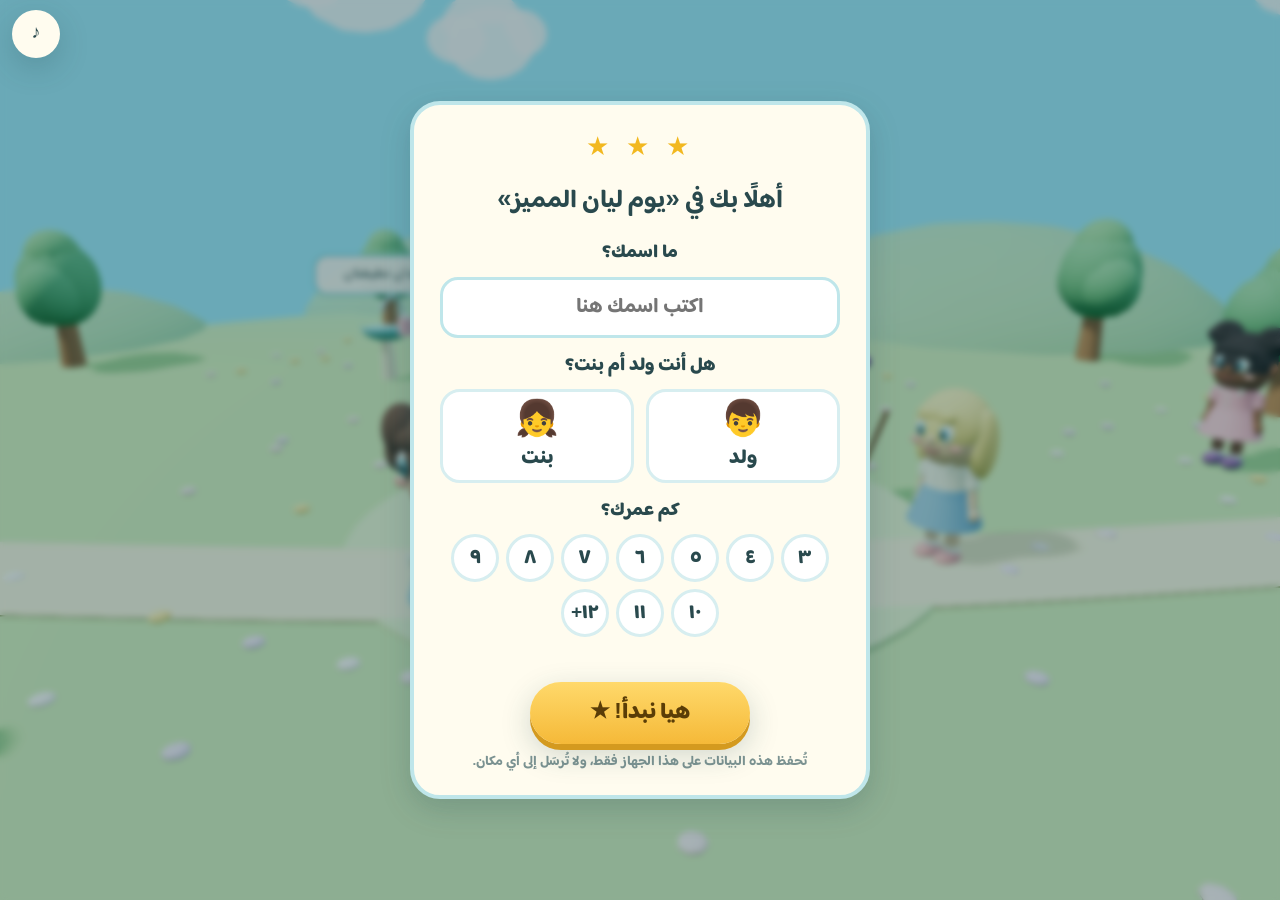
==== games/layan-day-letters/index.html @ 0fdb475a "نسخة تجريبية: تعليم الحروف العربية بدل الموسيقى في «يوم ليان المميز» Co-Authored-By: Claude Opus 5.5" ====
<!doctype html>
<html lang="ar" dir="rtl">
<head>
  <meta charset="UTF-8" />
  <meta name="viewport" content="width=device-width, initial-scale=1, maximum-scale=1, user-scalable=no, viewport-fit=cover" />
  <meta name="theme-color" content="#91d8e8" />
  <title>يوم ليان المميز</title>
  <script type="module" crossorigin src="./assets/index-piwIfxu0.js"></script>
  <link rel="stylesheet" crossorigin href="./assets/index-BY5ubvEy.css">
</head>
<body>
  <canvas id="game-canvas" aria-label="عالم اللعبة"></canvas>

  <div id="loading" class="loading">
    <div class="loading-star">★</div>
    <p>جارٍ تجهيز الحديقة…</p>
  </div>

  <button id="mute-btn" class="round-btn mute-btn" type="button" aria-label="كتم الصوت">♪</button>

  <!-- شريط المهمة -->
  <section id="hud" class="hud hidden" aria-live="polite">
    <div class="quest-card">
      <span id="quest-number" class="quest-number">المهمة ١ من ٦</span>
      <h2 id="quest-title" class="quest-title"></h2>
      <p id="quest-hint" class="quest-hint"></p>
    </div>
    <div class="hud-side">
      <div class="star-pill"><span class="star-icon">★</span><span id="star-count">٠ / ٦</span></div>
      <button id="pause-btn" class="round-btn" type="button" aria-label="إيقاف مؤقت">❚❚</button>
    </div>
  </section>

  <!-- الشارات -->
  <div id="badge-strip" class="badge-strip hidden">
    <span class="badge" data-badge="clean" title="يدان نظيفتان">🧼</span>
    <span class="badge" data-badge="food" title="غذاء ملوّن">🥕</span>
    <span class="badge" data-badge="tidy" title="ألعابي مرتبة">🧸</span>
    <span class="badge" data-badge="kind" title="كلمة لطيفة">💬</span>
    <span class="badge" data-badge="help" title="صديق محبوب">🐰</span>
    <span class="badge" data-badge="honest" title="الأمانة">🎒</span>
  </div>

  <!-- تلميح التفاعل -->
  <div id="interaction-prompt" class="interaction-prompt hidden">
    <kbd class="key-hint">E</kbd><span id="action-text"></span>
  </div>

  <!-- غسل اليدين -->
  <div id="wash-panel" class="wash-panel hidden">
    <p>🫧 نغسل اليدين بالماء والصابون…</p>
    <div class="wash-bar"><div id="wash-fill" class="wash-fill"></div></div>
  </div>

  <!-- بطاقة الحروف -->
  <div id="letter-card" class="letter-card hidden" aria-live="polite">
    <div id="letter-big" class="letter-big"></div>
    <div id="letter-pic" class="letter-pic"></div>
    <div id="letter-word" class="letter-word"></div>
  </div>

  <!-- رسالة النجاح -->
  <div id="toast" class="toast hidden" role="status">
    <div class="toast-star">★</div>
    <h3 id="toast-title"></h3>
    <p id="toast-text"></p>
  </div>

  <!-- أزرار اللمس -->
  <div id="mobile-controls" class="mobile-controls hidden">
    <div id="joystick" class="joystick" aria-label="عصا التحريك"><div id="joystick-knob" class="joystick-knob"></div></div>
    <button id="action-btn" class="action-btn" type="button" aria-label="تفاعل">✋</button>
  </div>

  <!-- نافذة الكلمة اللطيفة -->
  <div id="choice-modal" class="overlay hidden" role="dialog" aria-modal="true">
    <div class="panel">
      <div class="panel-emoji">🥺</div>
      <h2>سارة حزينة اليوم</h2>
      <p data-m="ماذا تقول لها؟" data-f="ماذا تقولين لها؟"></p>
      <div class="choices">
        <button class="choice-btn" data-choice="rude" type="button" data-m="«ابتعدي، أنا مشغول»" data-f="«ابتعدي، أنا مشغولة»"></button>
        <button class="choice-btn" data-choice="kind" type="button">«لا تحزني يا سارة، تعالي نلعب معًا!»</button>
        <button class="choice-btn" data-choice="ignore" type="button">«لا يهمني الأمر»</button>
      </div>
      <p id="choice-feedback" class="choice-feedback" aria-live="polite"></p>
    </div>
  </div>

  <!-- شاشة البداية -->
  <div id="title-screen" class="overlay title-overlay hidden">
    <div class="panel title-panel">
      <div class="title-stars">★ ★ ★</div>
      <h1>يوم ليان المميز</h1>
      <p class="subtitle" data-m="أهلًا يا {name}! ست مهمات جميلة تنتظرك، فاجمع النجوم كلها!" data-f="أهلًا يا {name}! ست مهمات جميلة تنتظرك، فاجمعي النجوم كلها!"></p>
      <button id="start-btn" class="big-btn" type="button" data-m="ابدأ اللعب ▶" data-f="ابدئي اللعب ▶"></button>
      <p class="saved">الشارات المحفوظة: <span id="saved-count">٠ من ٦</span></p>
      <button id="edit-profile-btn" class="link-btn" type="button">✏️ تغيير الاسم أو العمر</button>
      <p class="controls-hint desktop-only">التحريك: الأسهم أو W A S D — التفاعل: E أو المسافة</p>
    </div>
  </div>

  <!-- بيانات اللاعب -->
  <div id="profile-screen" class="overlay hidden" role="dialog" aria-modal="true">
    <form id="profile-form" class="panel profile-panel" novalidate>
      <div class="title-stars">★ ★ ★</div>
      <h2>أهلًا بك في «يوم ليان المميز»</h2>
      <label class="field-label" for="player-name">ما اسمك؟</label>
      <input id="player-name" class="name-input" type="text" maxlength="20" autocomplete="off" placeholder="اكتب اسمك هنا" />
      <p class="field-label">هل أنت ولد أم بنت؟</p>
      <div class="gender-row">
        <button type="button" class="gender-btn" data-gender="boy"><span>👦</span>ولد</button>
        <button type="button" class="gender-btn" data-gender="girl"><span>👧</span>بنت</button>
      </div>
      <p class="field-label">كم عمرك؟</p>
      <div id="age-row" class="age-row"></div>
      <p id="profile-error" class="choice-feedback" aria-live="polite"></p>
      <button id="profile-save" class="big-btn" type="submit">هيا نبدأ! ★</button>
      <p class="privacy-note">تُحفظ هذه البيانات على هذا الجهاز فقط، ولا تُرسَل إلى أي مكان.</p>
    </form>
  </div>

  <!-- الإيقاف المؤقت -->
  <div id="pause-screen" class="overlay hidden">
    <div class="panel">
      <h2>استراحة قصيرة ☕</h2>
      <button id="resume-btn" class="big-btn" type="button">متابعة اللعب</button>
      <button id="restart-btn" class="soft-btn" type="button" data-m="ابدأ اليوم من جديد" data-f="ابدئي اليوم من جديد"></button>
      <button id="home-btn" class="soft-btn" type="button">الشاشة الرئيسية</button>
    </div>
  </div>

  <!-- الفوز -->
  <div id="victory-screen" class="overlay hidden">
    <div class="panel victory-panel">
      <div class="victory-emoji">🏆</div>
      <h2 data-m="أحسنتَ يا {name}! أكملتَ كل المهمات" data-f="أحسنتِ يا {name}! أكملتِ كل المهمات"></h2>
      <p>نظافة وغذاء صحي وترتيب، ولطف ومساعدة وأمانة. يوم رائع حقًا!</p>
      <div class="victory-badges">🧼 🥕 🧸 💬 🐰 🎒</div>
      <button id="play-again-btn" class="big-btn" type="button" data-m="العب مرة أخرى" data-f="العبي مرة أخرى"></button>
      <button id="victory-home-btn" class="soft-btn" type="button">الشاشة الرئيسية</button>
    </div>
  </div>

</body>
</html>
---- games/layan-day-letters/assets/index-BY5ubvEy.css ----
@font-face{font-family:"Baloo Bhaijaan 2";font-style:normal;font-display:swap;font-weight:500;src:url(./baloo-bhaijaan-2-arabic-500-normal-DVWcP2gZ.woff2) format("woff2"),url(./baloo-bhaijaan-2-arabic-500-normal-CRlLJqg_.woff) format("woff")}@font-face{font-family:"Baloo Bhaijaan 2";font-style:normal;font-display:swap;font-weight:700;src:url(./baloo-bhaijaan-2-arabic-700-normal-BuUEWU-Z.woff2) format("woff2"),url(./baloo-bhaijaan-2-arabic-700-normal-C3qElwAX.woff) format("woff")}@font-face{font-family:"Baloo Bhaijaan 2";font-style:normal;font-display:swap;font-weight:800;src:url(./baloo-bhaijaan-2-arabic-800-normal-seqr1dGG.woff2) format("woff2"),url(./baloo-bhaijaan-2-arabic-800-normal-53vlEMIg.woff) format("woff")}:root{--ink: #29494d;--ink-soft: #4f6f72;--cream: #fffcef;--teal: #3fa9b5;--teal-dark: #2b7f89;--sun: #ffd65a;--coral: #f08c7f;--pink: #f6a9bf;--shadow: 0 10px 30px rgba(31, 72, 78, .22);--safe-top: max(env(safe-area-inset-top), 10px);--safe-bottom: max(env(safe-area-inset-bottom), 12px);--safe-left: max(env(safe-area-inset-left), 12px);--safe-right: max(env(safe-area-inset-right), 12px);font-family:"Baloo Bhaijaan 2",Segoe UI,Tahoma,sans-serif;color:var(--ink)}*{box-sizing:border-box;-webkit-tap-highlight-color:transparent}html,body{margin:0;width:100%;height:100%;overflow:hidden;background:#91d8e8;user-select:none;-webkit-user-select:none;touch-action:none;overscroll-behavior:none}#game-canvas{position:fixed;inset:0;width:100vw;height:100vh;height:100dvh;display:block}.hidden{display:none!important}button{font-family:inherit;color:inherit;cursor:pointer;border:0}.loading{position:fixed;inset:0;z-index:50;display:grid;place-content:center;text-align:center;background:linear-gradient(#a8e3ee,#c8ecd0);font-size:1.3rem;font-weight:700}.loading-star{font-size:4rem;color:var(--sun);animation:spin 2s linear infinite;text-shadow:0 4px 10px rgba(0,0,0,.12)}@keyframes spin{to{transform:rotate(360deg)}}.round-btn{width:48px;height:48px;border-radius:50%;background:var(--cream);box-shadow:var(--shadow);font-size:1.15rem;font-weight:800;display:grid;place-items:center}.round-btn:active{transform:scale(.94)}.mute-btn{position:fixed;z-index:40;top:var(--safe-top);left:var(--safe-left)}.mute-btn.muted{background:#e7e1d4;color:#9a8f7c}.hud{position:fixed;z-index:10;top:var(--safe-top);right:var(--safe-right);left:calc(var(--safe-left) + 60px);display:flex;gap:10px;align-items:flex-start;justify-content:space-between;pointer-events:none}.quest-card{background:#fffceff0;border-radius:22px;padding:10px 18px 12px;box-shadow:var(--shadow);max-width:min(440px,64vw);border:3px solid #bfe6ea}.quest-number{font-size:.85rem;font-weight:700;color:var(--teal-dark)}.quest-title{margin:0;font-size:1.35rem;line-height:1.3}.quest-hint{margin:2px 0 0;font-size:1rem;line-height:1.45;color:var(--ink-soft);font-weight:600}.hud-side{display:flex;gap:8px;align-items:center;pointer-events:auto}.star-pill{background:var(--cream);border-radius:999px;padding:6px 14px;box-shadow:var(--shadow);font-weight:800;font-size:1.1rem;display:flex;gap:6px;align-items:center;white-space:nowrap}.star-icon{color:#f2b81f;font-size:1.3rem}.badge-strip{position:fixed;z-index:10;bottom:var(--safe-bottom);left:50%;transform:translate(-50%);display:flex;gap:6px;background:#fffcefd9;padding:6px 10px;border-radius:999px;box-shadow:var(--shadow)}.badge{width:38px;height:38px;border-radius:50%;display:grid;place-items:center;font-size:1.25rem;background:#e6e2d8;filter:grayscale(1);opacity:.45;transition:all .35s ease}.badge.earned{background:#fff1b8;filter:none;opacity:1;box-shadow:0 0 0 3px var(--sun);transform:scale(1.08)}.interaction-prompt{position:fixed;z-index:12;bottom:calc(var(--safe-bottom) + 66px);left:50%;transform:translate(-50%);background:var(--teal);color:#fff;font-weight:800;font-size:1.15rem;padding:8px 18px;border-radius:999px;box-shadow:var(--shadow);display:flex;gap:10px;align-items:center;white-space:nowrap;animation:bob 1.2s ease-in-out infinite}.key-hint{background:#fff;color:var(--teal-dark);border-radius:8px;padding:0 9px;font-family:inherit;font-weight:800}@keyframes bob{50%{transform:translate(-50%,-5px)}}.wash-panel{position:fixed;z-index:12;top:42%;left:50%;transform:translate(-50%,-50%);background:var(--cream);border-radius:22px;padding:14px 22px;box-shadow:var(--shadow);text-align:center;font-weight:700;width:min(340px,86vw)}.wash-panel p{margin:0 0 10px}.wash-bar{height:16px;border-radius:999px;background:#d9eef1;overflow:hidden}.wash-fill{height:100%;width:0;background:linear-gradient(90deg,#7fd3e2,#4bb7c7);border-radius:inherit}.toast{position:fixed;z-index:30;top:30%;left:50%;transform:translate(-50%,-50%);background:var(--cream);border-radius:28px;padding:14px 28px 18px;text-align:center;box-shadow:var(--shadow);border:4px solid var(--sun);width:min(420px,88vw);animation:pop .45s cubic-bezier(.2,1.6,.4,1)}.toast-star{font-size:2.6rem;color:#f2b81f;line-height:1}.toast h3{margin:4px 0;font-size:1.5rem}.toast p{margin:0;font-size:1.1rem;font-weight:600;color:var(--ink-soft)}@keyframes pop{0%{transform:translate(-50%,-50%) scale(.6);opacity:0}}.mobile-controls{position:fixed;inset:0;z-index:11;pointer-events:none}.joystick{position:absolute;left:calc(var(--safe-left) + 14px);bottom:calc(var(--safe-bottom) + 58px);width:124px;height:124px;border-radius:50%;background:#ffffff59;border:3px solid rgba(255,255,255,.75);pointer-events:auto;touch-action:none;display:grid;place-items:center}.joystick-knob{width:56px;height:56px;border-radius:50%;background:var(--cream);box-shadow:var(--shadow);pointer-events:none}.action-btn{position:absolute;right:calc(var(--safe-right) + 18px);bottom:calc(var(--safe-bottom) + 70px);width:92px;height:92px;border-radius:50%;font-size:2.3rem;background:#fffcefbf;box-shadow:var(--shadow);pointer-events:auto;touch-action:none;transition:transform .2s,background .2s}.action-btn.ready{background:var(--sun);transform:scale(1.1);animation:pulse 1s ease-in-out infinite}.action-btn:active{transform:scale(.92)}@keyframes pulse{50%{box-shadow:0 0 0 12px #ffd65a59,var(--shadow)}}.overlay{position:fixed;inset:0;z-index:35;display:grid;place-items:center;padding:16px;background:#24545c59;backdrop-filter:blur(3px)}.title-overlay{background:linear-gradient(180deg,#fff0 30%,#24545c40);backdrop-filter:none}.panel{background:var(--cream);border-radius:30px;padding:22px 26px;box-shadow:var(--shadow);text-align:center;width:min(460px,100%);max-height:calc(100dvh - 32px);overflow-y:auto;border:4px solid #bfe6ea;display:flex;flex-direction:column;gap:10px;align-items:center}.panel h1{margin:0;font-size:clamp(2.2rem,7vw,3.2rem);color:var(--teal-dark);line-height:1.2}.panel h2{margin:0;font-size:1.6rem}.panel p{margin:0;font-size:1.1rem;line-height:1.6;color:var(--ink-soft);font-weight:600}.title-stars{color:#f2b81f;font-size:1.6rem;letter-spacing:6px}.saved{font-size:1rem!important}.controls-hint{font-size:.9rem!important;opacity:.8}.panel-emoji,.victory-emoji{font-size:3rem;line-height:1}.victory-badges{font-size:1.8rem;letter-spacing:4px}.big-btn{background:linear-gradient(180deg,#ffd96b,#f5b938);color:#5a3d07;font-size:1.4rem;font-weight:800;padding:12px 34px;border-radius:999px;box-shadow:0 6px #d49a1f,var(--shadow);min-width:220px}.big-btn:active{transform:translateY(4px);box-shadow:0 2px #d49a1f}.soft-btn{background:#e7f5f6;color:var(--teal-dark);font-size:1.1rem;font-weight:700;padding:9px 26px;border-radius:999px;min-width:220px}.choices{display:flex;flex-direction:column;gap:10px;width:100%}.choice-btn{background:#fff;border:3px solid #d7eef0;border-radius:18px;padding:10px 14px;font-size:1.15rem;font-weight:700;transition:transform .15s,border-color .15s}.choice-btn:active{transform:scale(.97)}.choice-btn.kind-correct{border-color:#7ccf8f;background:#e9f9ec}.choice-feedback{min-height:1.6em;color:#c46c5e!important}@media(pointer:coarse){.desktop-only,.key-hint{display:none}.interaction-prompt{bottom:calc(var(--safe-bottom) + 176px)}}@media(max-height:480px){.quest-title{font-size:1.1rem}.quest-hint{font-size:.9rem}.quest-card{padding:6px 14px 8px}.badge{width:32px;height:32px;font-size:1.05rem}.joystick{bottom:calc(var(--safe-bottom) + 50px);width:112px;height:112px}.action-btn{bottom:calc(var(--safe-bottom) + 56px);width:84px;height:84px}.interaction-prompt{bottom:calc(var(--safe-bottom) + 58px)!important}.panel{padding:14px 20px;gap:6px}}.profile-panel{gap:8px}.field-label{margin:6px 0 0!important;font-weight:800!important;color:var(--ink)!important;font-size:1.15rem!important}.name-input{width:100%;font-family:inherit;font-size:1.3rem;font-weight:700;text-align:center;color:var(--ink);padding:10px 14px;border-radius:18px;border:3px solid #bfe6ea;background:#fff;outline:none;user-select:text;-webkit-user-select:text;touch-action:manipulation}.name-input:focus{border-color:var(--teal)}.gender-row{display:flex;gap:12px;width:100%}.gender-btn{flex:1;background:#fff;border:3px solid #d7eef0;border-radius:20px;padding:8px;font-size:1.25rem;font-weight:800;display:flex;flex-direction:column;align-items:center;line-height:1.3}.gender-btn span{font-size:2.2rem}.gender-btn.selected{border-color:var(--sun);background:#fff6d6;box-shadow:0 0 0 3px #ffd65a73}.age-row{display:flex;flex-wrap:wrap;gap:7px;justify-content:center}.age-btn{width:48px;height:48px;border-radius:50%;background:#fff;border:3px solid #d7eef0;font-size:1.2rem;font-weight:800}.age-btn.selected{border-color:var(--sun);background:#fff6d6}.privacy-note{font-size:.85rem!important;opacity:.75}.link-btn{background:none;color:var(--teal-dark);font-size:1rem;font-weight:700;text-decoration:underline;padding:4px}@media(max-height:480px){.gender-btn{flex-direction:row;justify-content:center;gap:8px;padding:4px}.gender-btn span{font-size:1.5rem}.age-btn{width:40px;height:40px;font-size:1rem}}@media(max-height:480px){.profile-panel .title-stars,.profile-panel .privacy-note{display:none}.profile-panel h2{font-size:1.2rem}.profile-panel .field-label{margin:0!important;font-size:1rem!important}.name-input{padding:6px 12px;font-size:1.1rem}.profile-panel .big-btn{padding:8px 30px;font-size:1.2rem}}@media(max-height:480px){.profile-panel{width:min(640px,100%);gap:5px;padding:10px 22px}.profile-panel h2{display:none}.age-row{flex-wrap:nowrap;gap:5px}.age-btn{width:42px;height:42px;flex:0 0 auto}.choice-feedback:empty{display:none}}@media(max-width:600px)and (orientation:portrait){.hud{flex-direction:column;align-items:stretch;gap:8px}.hud-side{justify-content:flex-start}.quest-card{max-width:none}}.letter-card{position:fixed;z-index:9;left:calc(var(--safe-left) + 4px);top:42%;transform:translateY(-50%);width:128px;padding:8px 8px 10px;text-align:center;pointer-events:none;background:var(--cream);border-radius:26px;border:4px solid var(--sun);box-shadow:var(--shadow)}.letter-card.pop{animation:letterPop .5s cubic-bezier(.2,1.6,.4,1)}@keyframes letterPop{0%{transform:translateY(-50%) scale(.4);opacity:0}}.letter-big{font-size:4.2rem;font-weight:800;line-height:1.05;color:#e0614f}.letter-pic{font-size:2.6rem;line-height:1.1}.letter-word{font-size:1.5rem;font-weight:800;color:var(--ink)}.letter-word b{color:#e0614f}@media(max-height:480px){.letter-card{width:104px;top:46%;padding:4px 6px 6px}.letter-big{font-size:3.2rem}.letter-pic{font-size:2rem}.letter-word{font-size:1.2rem}}@media(max-height:480px),(min-width:900px)and (orientation:landscape){.letter-card{top:var(--safe-top);left:50%;transform:translate(-50%);width:auto;display:flex;align-items:center;gap:12px;padding:2px 18px;direction:rtl}.letter-card.pop{animation:letterPopTop .5s cubic-bezier(.2,1.6,.4,1)}@keyframes letterPopTop{0%{transform:translate(-50%) scale(.4);opacity:0}}.letter-big{font-size:2.8rem;line-height:1.25}.letter-pic{font-size:2rem}.letter-word{font-size:1.5rem}}
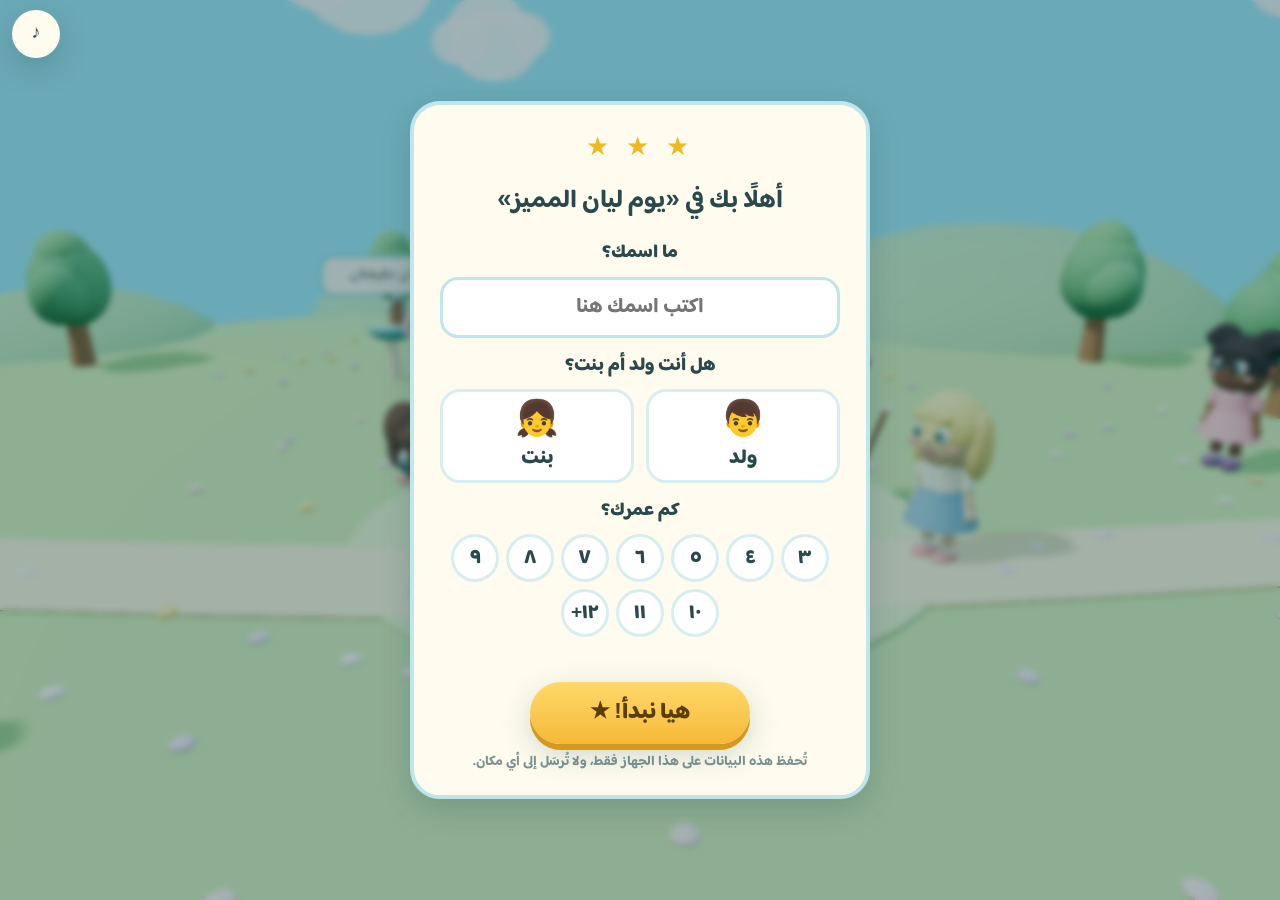
==== commit baf7376a: "إصلاح الصوت على الجوال، وتحديث النسخة التجريبية لتعليم الحروف Co-Authored-By: Claude Opus 5.5 <norep" ====
--- a/games/layan-day-letters/index.html
+++ b/games/layan-day-letters/index.html
@@ -5,8 +5,8 @@
   <meta name="viewport" content="width=device-width, initial-scale=1, maximum-scale=1, user-scalable=no, viewport-fit=cover" />
   <meta name="theme-color" content="#91d8e8" />
   <title>يوم ليان المميز</title>
-  <script type="module" crossorigin src="./assets/index-piwIfxu0.js"></script>
-  <link rel="stylesheet" crossorigin href="./assets/index-BY5ubvEy.css">
+  <script type="module" crossorigin src="./assets/index-CluF6bCK.js"></script>
+  <link rel="stylesheet" crossorigin href="./assets/index-BBx19x46.css">
 </head>
 <body>
   <canvas id="game-canvas" aria-label="عالم اللعبة"></canvas>
@@ -57,6 +57,7 @@
     <div id="letter-big" class="letter-big"></div>
     <div id="letter-pic" class="letter-pic"></div>
     <div id="letter-word" class="letter-word"></div>
+    <div id="letter-note" class="letter-note hidden">🔇 لا يوجد صوت عربي على هذا الجهاز</div>
   </div>
 
   <!-- رسالة النجاح -->
--- a/games/layan-day-letters/assets/index-BBx19x46.css
+++ b/games/layan-day-letters/assets/index-BBx19x46.css
@@ -0,0 +1 @@
+@font-face{font-family:"Baloo Bhaijaan 2";font-style:normal;font-display:swap;font-weight:500;src:url(./baloo-bhaijaan-2-arabic-500-normal-DVWcP2gZ.woff2) format("woff2"),url(./baloo-bhaijaan-2-arabic-500-normal-CRlLJqg_.woff) format("woff")}@font-face{font-family:"Baloo Bhaijaan 2";font-style:normal;font-display:swap;font-weight:700;src:url(./baloo-bhaijaan-2-arabic-700-normal-BuUEWU-Z.woff2) format("woff2"),url(./baloo-bhaijaan-2-arabic-700-normal-C3qElwAX.woff) format("woff")}@font-face{font-family:"Baloo Bhaijaan 2";font-style:normal;font-display:swap;font-weight:800;src:url(./baloo-bhaijaan-2-arabic-800-normal-seqr1dGG.woff2) format("woff2"),url(./baloo-bhaijaan-2-arabic-800-normal-53vlEMIg.woff) format("woff")}:root{--ink: #29494d;--ink-soft: #4f6f72;--cream: #fffcef;--teal: #3fa9b5;--teal-dark: #2b7f89;--sun: #ffd65a;--coral: #f08c7f;--pink: #f6a9bf;--shadow: 0 10px 30px rgba(31, 72, 78, .22);--safe-top: max(env(safe-area-inset-top), 10px);--safe-bottom: max(env(safe-area-inset-bottom), 12px);--safe-left: max(env(safe-area-inset-left), 12px);--safe-right: max(env(safe-area-inset-right), 12px);font-family:"Baloo Bhaijaan 2",Segoe UI,Tahoma,sans-serif;color:var(--ink)}*{box-sizing:border-box;-webkit-tap-highlight-color:transparent}html,body{margin:0;width:100%;height:100%;overflow:hidden;background:#91d8e8;user-select:none;-webkit-user-select:none;touch-action:none;overscroll-behavior:none}#game-canvas{position:fixed;inset:0;width:100vw;height:100vh;height:100dvh;display:block}.hidden{display:none!important}button{font-family:inherit;color:inherit;cursor:pointer;border:0}.loading{position:fixed;inset:0;z-index:50;display:grid;place-content:center;text-align:center;background:linear-gradient(#a8e3ee,#c8ecd0);font-size:1.3rem;font-weight:700}.loading-star{font-size:4rem;color:var(--sun);animation:spin 2s linear infinite;text-shadow:0 4px 10px rgba(0,0,0,.12)}@keyframes spin{to{transform:rotate(360deg)}}.round-btn{width:48px;height:48px;border-radius:50%;background:var(--cream);box-shadow:var(--shadow);font-size:1.15rem;font-weight:800;display:grid;place-items:center}.round-btn:active{transform:scale(.94)}.mute-btn{position:fixed;z-index:40;top:var(--safe-top);left:var(--safe-left)}.mute-btn.muted{background:#e7e1d4;color:#9a8f7c}.hud{position:fixed;z-index:10;top:var(--safe-top);right:var(--safe-right);left:calc(var(--safe-left) + 60px);display:flex;gap:10px;align-items:flex-start;justify-content:space-between;pointer-events:none}.quest-card{background:#fffceff0;border-radius:22px;padding:10px 18px 12px;box-shadow:var(--shadow);max-width:min(440px,64vw);border:3px solid #bfe6ea}.quest-number{font-size:.85rem;font-weight:700;color:var(--teal-dark)}.quest-title{margin:0;font-size:1.35rem;line-height:1.3}.quest-hint{margin:2px 0 0;font-size:1rem;line-height:1.45;color:var(--ink-soft);font-weight:600}.hud-side{display:flex;gap:8px;align-items:center;pointer-events:auto}.star-pill{background:var(--cream);border-radius:999px;padding:6px 14px;box-shadow:var(--shadow);font-weight:800;font-size:1.1rem;display:flex;gap:6px;align-items:center;white-space:nowrap}.star-icon{color:#f2b81f;font-size:1.3rem}.badge-strip{position:fixed;z-index:10;bottom:var(--safe-bottom);left:50%;transform:translate(-50%);display:flex;gap:6px;background:#fffcefd9;padding:6px 10px;border-radius:999px;box-shadow:var(--shadow)}.badge{width:38px;height:38px;border-radius:50%;display:grid;place-items:center;font-size:1.25rem;background:#e6e2d8;filter:grayscale(1);opacity:.45;transition:all .35s ease}.badge.earned{background:#fff1b8;filter:none;opacity:1;box-shadow:0 0 0 3px var(--sun);transform:scale(1.08)}.interaction-prompt{position:fixed;z-index:12;bottom:calc(var(--safe-bottom) + 66px);left:50%;transform:translate(-50%);background:var(--teal);color:#fff;font-weight:800;font-size:1.15rem;padding:8px 18px;border-radius:999px;box-shadow:var(--shadow);display:flex;gap:10px;align-items:center;white-space:nowrap;animation:bob 1.2s ease-in-out infinite}.key-hint{background:#fff;color:var(--teal-dark);border-radius:8px;padding:0 9px;font-family:inherit;font-weight:800}@keyframes bob{50%{transform:translate(-50%,-5px)}}.wash-panel{position:fixed;z-index:12;top:42%;left:50%;transform:translate(-50%,-50%);background:var(--cream);border-radius:22px;padding:14px 22px;box-shadow:var(--shadow);text-align:center;font-weight:700;width:min(340px,86vw)}.wash-panel p{margin:0 0 10px}.wash-bar{height:16px;border-radius:999px;background:#d9eef1;overflow:hidden}.wash-fill{height:100%;width:0;background:linear-gradient(90deg,#7fd3e2,#4bb7c7);border-radius:inherit}.toast{position:fixed;z-index:30;top:30%;left:50%;transform:translate(-50%,-50%);background:var(--cream);border-radius:28px;padding:14px 28px 18px;text-align:center;box-shadow:var(--shadow);border:4px solid var(--sun);width:min(420px,88vw);animation:pop .45s cubic-bezier(.2,1.6,.4,1)}.toast-star{font-size:2.6rem;color:#f2b81f;line-height:1}.toast h3{margin:4px 0;font-size:1.5rem}.toast p{margin:0;font-size:1.1rem;font-weight:600;color:var(--ink-soft)}@keyframes pop{0%{transform:translate(-50%,-50%) scale(.6);opacity:0}}.mobile-controls{position:fixed;inset:0;z-index:11;pointer-events:none}.joystick{position:absolute;left:calc(var(--safe-left) + 14px);bottom:calc(var(--safe-bottom) + 58px);width:124px;height:124px;border-radius:50%;background:#ffffff59;border:3px solid rgba(255,255,255,.75);pointer-events:auto;touch-action:none;display:grid;place-items:center}.joystick-knob{width:56px;height:56px;border-radius:50%;background:var(--cream);box-shadow:var(--shadow);pointer-events:none}.action-btn{position:absolute;right:calc(var(--safe-right) + 18px);bottom:calc(var(--safe-bottom) + 70px);width:92px;height:92px;border-radius:50%;font-size:2.3rem;background:#fffcefbf;box-shadow:var(--shadow);pointer-events:auto;touch-action:none;transition:transform .2s,background .2s}.action-btn.ready{background:var(--sun);transform:scale(1.1);animation:pulse 1s ease-in-out infinite}.action-btn:active{transform:scale(.92)}@keyframes pulse{50%{box-shadow:0 0 0 12px #ffd65a59,var(--shadow)}}.overlay{position:fixed;inset:0;z-index:35;display:grid;place-items:center;padding:16px;background:#24545c59;backdrop-filter:blur(3px)}.title-overlay{background:linear-gradient(180deg,#fff0 30%,#24545c40);backdrop-filter:none}.panel{background:var(--cream);border-radius:30px;padding:22px 26px;box-shadow:var(--shadow);text-align:center;width:min(460px,100%);max-height:calc(100dvh - 32px);overflow-y:auto;border:4px solid #bfe6ea;display:flex;flex-direction:column;gap:10px;align-items:center}.panel h1{margin:0;font-size:clamp(2.2rem,7vw,3.2rem);color:var(--teal-dark);line-height:1.2}.panel h2{margin:0;font-size:1.6rem}.panel p{margin:0;font-size:1.1rem;line-height:1.6;color:var(--ink-soft);font-weight:600}.title-stars{color:#f2b81f;font-size:1.6rem;letter-spacing:6px}.saved{font-size:1rem!important}.controls-hint{font-size:.9rem!important;opacity:.8}.panel-emoji,.victory-emoji{font-size:3rem;line-height:1}.victory-badges{font-size:1.8rem;letter-spacing:4px}.big-btn{background:linear-gradient(180deg,#ffd96b,#f5b938);color:#5a3d07;font-size:1.4rem;font-weight:800;padding:12px 34px;border-radius:999px;box-shadow:0 6px #d49a1f,var(--shadow);min-width:220px}.big-btn:active{transform:translateY(4px);box-shadow:0 2px #d49a1f}.soft-btn{background:#e7f5f6;color:var(--teal-dark);font-size:1.1rem;font-weight:700;padding:9px 26px;border-radius:999px;min-width:220px}.choices{display:flex;flex-direction:column;gap:10px;width:100%}.choice-btn{background:#fff;border:3px solid #d7eef0;border-radius:18px;padding:10px 14px;font-size:1.15rem;font-weight:700;transition:transform .15s,border-color .15s}.choice-btn:active{transform:scale(.97)}.choice-btn.kind-correct{border-color:#7ccf8f;background:#e9f9ec}.choice-feedback{min-height:1.6em;color:#c46c5e!important}@media(pointer:coarse){.desktop-only,.key-hint{display:none}.interaction-prompt{bottom:calc(var(--safe-bottom) + 176px)}}@media(max-height:480px){.quest-title{font-size:1.1rem}.quest-hint{font-size:.9rem}.quest-card{padding:6px 14px 8px}.badge{width:32px;height:32px;font-size:1.05rem}.joystick{bottom:calc(var(--safe-bottom) + 50px);width:112px;height:112px}.action-btn{bottom:calc(var(--safe-bottom) + 56px);width:84px;height:84px}.interaction-prompt{bottom:calc(var(--safe-bottom) + 58px)!important}.panel{padding:14px 20px;gap:6px}}.profile-panel{gap:8px}.field-label{margin:6px 0 0!important;font-weight:800!important;color:var(--ink)!important;font-size:1.15rem!important}.name-input{width:100%;font-family:inherit;font-size:1.3rem;font-weight:700;text-align:center;color:var(--ink);padding:10px 14px;border-radius:18px;border:3px solid #bfe6ea;background:#fff;outline:none;user-select:text;-webkit-user-select:text;touch-action:manipulation}.name-input:focus{border-color:var(--teal)}.gender-row{display:flex;gap:12px;width:100%}.gender-btn{flex:1;background:#fff;border:3px solid #d7eef0;border-radius:20px;padding:8px;font-size:1.25rem;font-weight:800;display:flex;flex-direction:column;align-items:center;line-height:1.3}.gender-btn span{font-size:2.2rem}.gender-btn.selected{border-color:var(--sun);background:#fff6d6;box-shadow:0 0 0 3px #ffd65a73}.age-row{display:flex;flex-wrap:wrap;gap:7px;justify-content:center}.age-btn{width:48px;height:48px;border-radius:50%;background:#fff;border:3px solid #d7eef0;font-size:1.2rem;font-weight:800}.age-btn.selected{border-color:var(--sun);background:#fff6d6}.privacy-note{font-size:.85rem!important;opacity:.75}.link-btn{background:none;color:var(--teal-dark);font-size:1rem;font-weight:700;text-decoration:underline;padding:4px}@media(max-height:480px){.gender-btn{flex-direction:row;justify-content:center;gap:8px;padding:4px}.gender-btn span{font-size:1.5rem}.age-btn{width:40px;height:40px;font-size:1rem}}@media(max-height:480px){.profile-panel .title-stars,.profile-panel .privacy-note{display:none}.profile-panel h2{font-size:1.2rem}.profile-panel .field-label{margin:0!important;font-size:1rem!important}.name-input{padding:6px 12px;font-size:1.1rem}.profile-panel .big-btn{padding:8px 30px;font-size:1.2rem}}@media(max-height:480px){.profile-panel{width:min(640px,100%);gap:5px;padding:10px 22px}.profile-panel h2{display:none}.age-row{flex-wrap:nowrap;gap:5px}.age-btn{width:42px;height:42px;flex:0 0 auto}.choice-feedback:empty{display:none}}@media(max-width:600px)and (orientation:portrait){.hud{flex-direction:column;align-items:stretch;gap:8px}.hud-side{justify-content:flex-start}.quest-card{max-width:none}}.letter-card{position:fixed;z-index:9;left:calc(var(--safe-left) + 4px);top:42%;transform:translateY(-50%);width:128px;padding:8px 8px 10px;text-align:center;pointer-events:none;background:var(--cream);border-radius:26px;border:4px solid var(--sun);box-shadow:var(--shadow)}.letter-card.pop{animation:letterPop .5s cubic-bezier(.2,1.6,.4,1)}@keyframes letterPop{0%{transform:translateY(-50%) scale(.4);opacity:0}}.letter-big{font-size:4.2rem;font-weight:800;line-height:1.05;color:#e0614f}.letter-pic{font-size:2.6rem;line-height:1.1}.letter-word{font-size:1.5rem;font-weight:800;color:var(--ink)}.letter-word b{color:#e0614f}@media(max-height:480px){.letter-card{width:104px;top:46%;padding:4px 6px 6px}.letter-big{font-size:3.2rem}.letter-pic{font-size:2rem}.letter-word{font-size:1.2rem}}@media(max-height:480px),(min-width:900px)and (orientation:landscape){.letter-card{top:var(--safe-top);left:50%;transform:translate(-50%);width:auto;display:flex;align-items:center;gap:12px;padding:2px 18px;direction:rtl}.letter-card.pop{animation:letterPopTop .5s cubic-bezier(.2,1.6,.4,1)}@keyframes letterPopTop{0%{transform:translate(-50%) scale(.4);opacity:0}}.letter-big{font-size:2.8rem;line-height:1.25}.letter-pic{font-size:2rem}.letter-word{font-size:1.5rem}}.letter-note{font-size:.75rem;font-weight:700;color:#9a8f7c;max-width:120px;line-height:1.3}
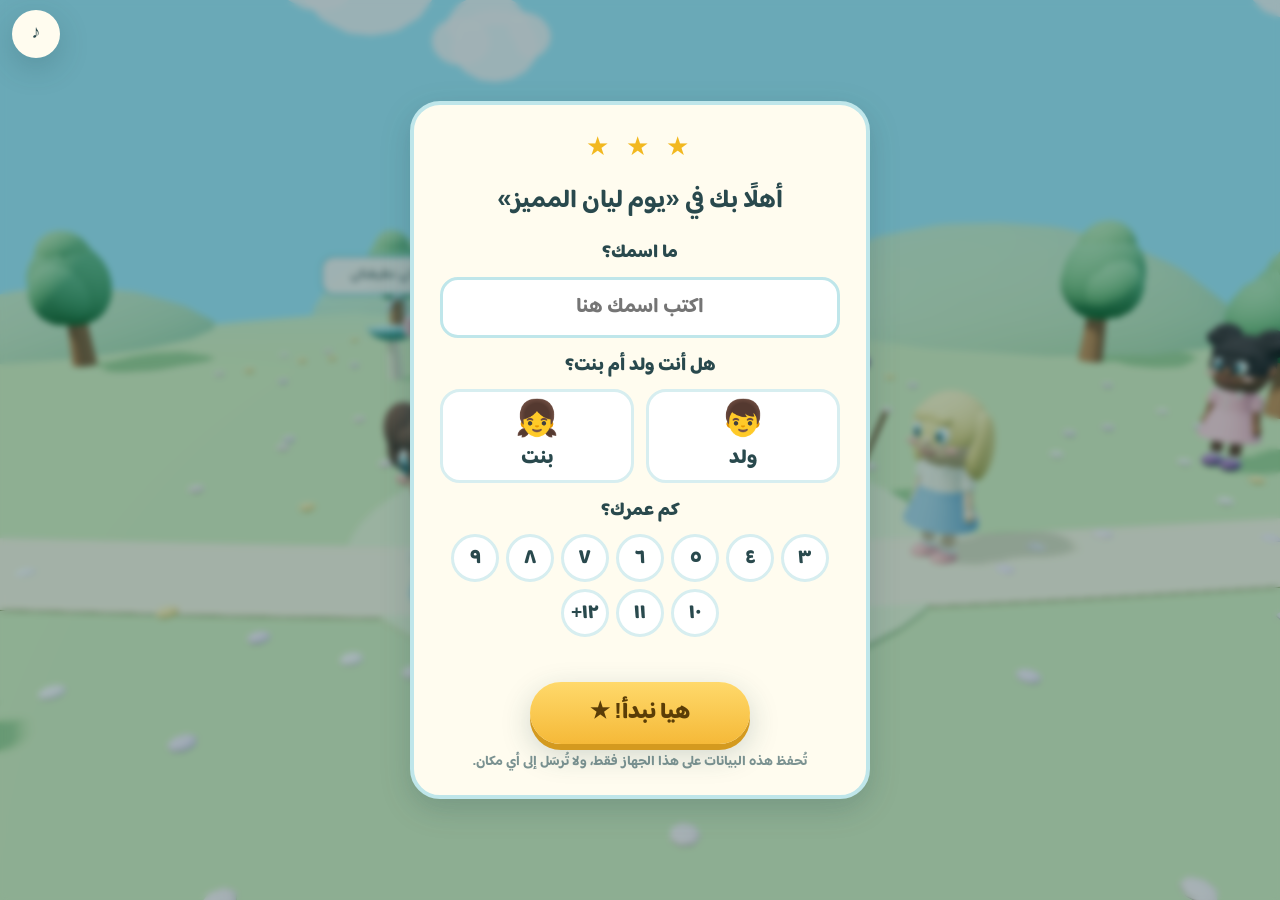
==== commit e2556a06: "النسخة التجريبية: أنشودة الحروف مع بطاقات متزامنة Co-Authored-By: Claude Opus 5.5 <noreply@anthropic" ====
--- a/games/layan-day-letters/index.html
+++ b/games/layan-day-letters/index.html
@@ -5,7 +5,7 @@
   <meta name="viewport" content="width=device-width, initial-scale=1, maximum-scale=1, user-scalable=no, viewport-fit=cover" />
   <meta name="theme-color" content="#91d8e8" />
   <title>يوم ليان المميز</title>
-  <script type="module" crossorigin src="./assets/index-CluF6bCK.js"></script>
+  <script type="module" crossorigin src="./assets/index-BnKZQCgy.js"></script>
   <link rel="stylesheet" crossorigin href="./assets/index-BBx19x46.css">
 </head>
 <body>
@@ -57,7 +57,6 @@
     <div id="letter-big" class="letter-big"></div>
     <div id="letter-pic" class="letter-pic"></div>
     <div id="letter-word" class="letter-word"></div>
-    <div id="letter-note" class="letter-note hidden">🔇 لا يوجد صوت عربي على هذا الجهاز</div>
   </div>
 
   <!-- رسالة النجاح -->
